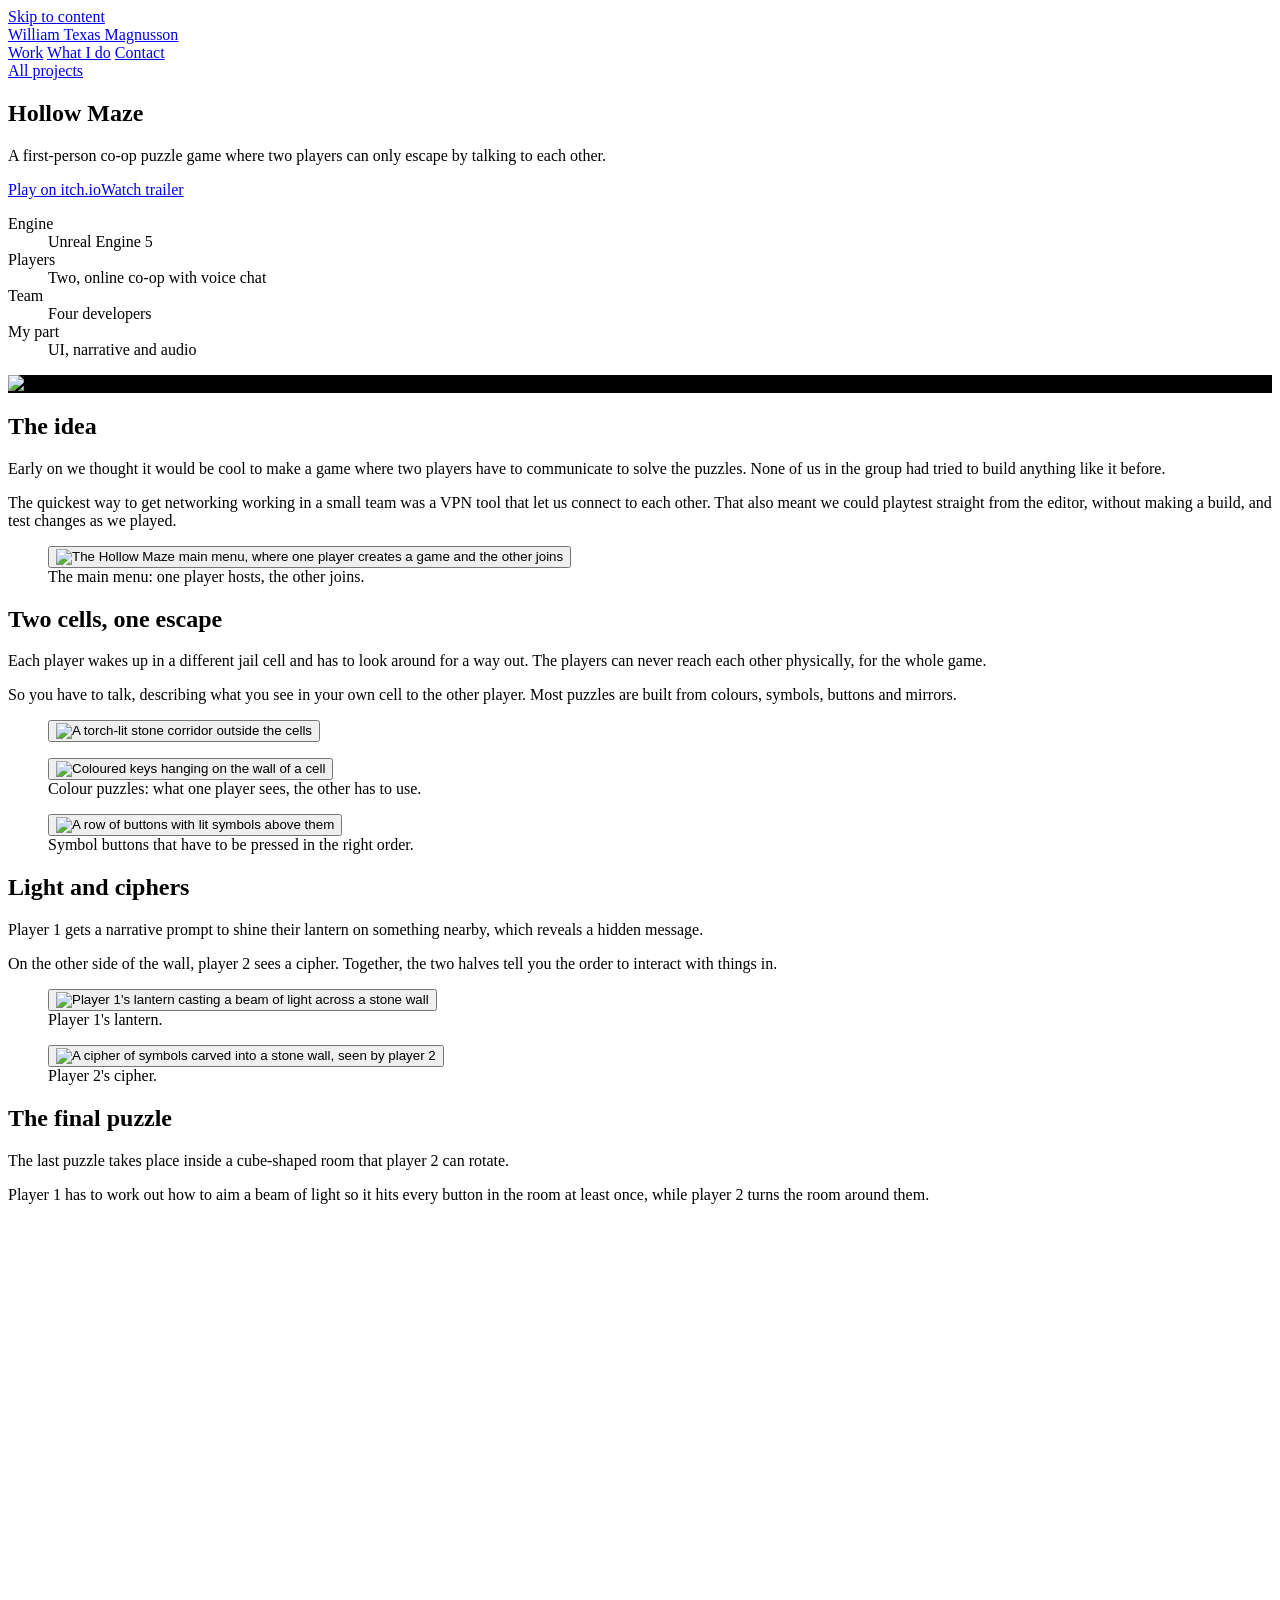
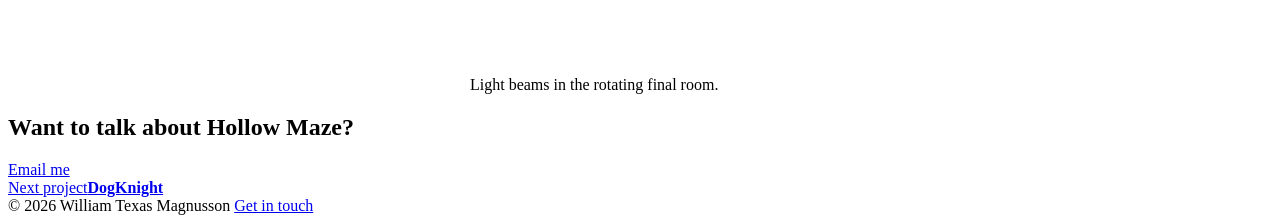
==== hollow-maze/index.html @ 8564411c "Add portfolio site and project case studies Create a responsive portfolio landing page with project " ====
<!doctype html>
<html lang="en">
<head>
  <meta charset="utf-8">
  <meta name="viewport" content="width=device-width, initial-scale=1">
  <title>Hollow Maze | William Texas Magnusson</title>
  <meta name="description" content="Hollow Maze is a two-player co-op puzzle game made in Unreal Engine 5. Players in separate cells use light, mirrors, symbols and a rotating room to escape together.">
  <meta property="og:title" content="Hollow Maze by William Texas Magnusson">
  <meta property="og:description" content="Hollow Maze is a two-player co-op puzzle game made in Unreal Engine 5. Players in separate cells use light, mirrors, symbols and a rotating room to escape together.">
  <meta property="og:image" content="https://magnusson132.github.io/Portfolio/media/hm-lantern.webp">
  <meta name="theme-color" content="#172033">
  <link rel="icon" href="../favicon.svg" type="image/svg+xml">
  <link rel="preload" href="../assets/fonts/familjen-grotesk.woff2" as="font" type="font/woff2" crossorigin>
  <link rel="stylesheet" href="../assets/style.css">
</head>
<body>
  <a class="skip" href="#main">Skip to content</a>
  <header class="site-header solid">
    <div class="wrap">
      <a class="brand" href="../">William Texas Magnusson</a>
      <nav class="nav" aria-label="Main">
        <a href="../#work">Work</a>
        <a class="opt" href="../#craft">What I do</a>
        <a href="../#contact">Contact</a>
      </nav>
    </div>
  </header>
  <main id="main">

    <section class="case-hero">
      <div class="wrap">
        <a class="back" href="../#work">All projects</a>
        <div class="case-top">
          <div>
            <h1>Hollow Maze</h1>
            <p class="pitch">A first-person co-op puzzle game where two players can only escape by talking to each other.</p>
            <div class="actions"><a class="btn" href="https://valenvier.itch.io/hollow-maze" target="_blank" rel="noopener">Play on itch.io</a><a class="btn ghost" href="https://djfzrdleuoixdskuxmbb.supabase.co/storage/v1/object/public/portfolio-media/games/hollow-maze/clip_hollow.mp4" target="_blank" rel="noopener">Watch trailer</a></div>
          </div>
          <dl class="facts"><dt>Engine</dt><dd>Unreal Engine 5</dd><dt>Players</dt><dd>Two, online co-op with voice chat</dd><dt>Team</dt><dd>Four developers</dd><dt>My part</dt><dd>UI, narrative and audio</dd></dl>
        </div>
      </div>
    </section>
    <div class="wrap"><div class="case-cover"><div style="background:#000"><img src="../media/hm-logo.webp" alt="Hollow Maze: a cooperative escape, title art" width="1000" height="937" style="max-height:72vh;width:auto;margin:auto"></div></div></div>
    <section class="case-body">
      <div class="wrap">
        <div class="block"><div class="block-text"><h2>The idea</h2><p>Early on we thought it would be cool to make a game where two players have to communicate to solve the puzzles. None of us in the group had tried to build anything like it before.</p><p>The quickest way to get networking working in a small team was a VPN tool that let us connect to each other. That also meant we could playtest straight from the editor, without making a build, and test changes as we played.</p></div><div><figure><button class="zoom" type="button" aria-label="Enlarge: The Hollow Maze main menu, where one player creates a game and the other joins"><span class="shot"><img src="../media/hm-menu.webp" alt="The Hollow Maze main menu, where one player creates a game and the other joins" width="1600" height="646" loading="lazy"></span></button><figcaption>The main menu: one player hosts, the other joins.</figcaption></figure></div></div><div class="block flip"><div class="block-text"><h2>Two cells, one escape</h2><p>Each player wakes up in a different jail cell and has to look around for a way out. The players can never reach each other physically, for the whole game.</p><p>So you have to talk, describing what you see in your own cell to the other player. Most puzzles are built from colours, symbols, buttons and mirrors.</p></div><div><figure><button class="zoom" type="button" aria-label="Enlarge: A torch-lit stone corridor outside the cells"><span class="shot"><img src="../media/hm-cell.webp" alt="A torch-lit stone corridor outside the cells" width="1600" height="834" loading="lazy"></span></button></figure></div></div><div class="pair"><figure><button class="zoom" type="button" aria-label="Enlarge: Coloured keys hanging on the wall of a cell"><span class="shot"><img src="../media/hm-keys.webp" alt="Coloured keys hanging on the wall of a cell" width="1600" height="829" loading="lazy"></span></button><figcaption>Colour puzzles: what one player sees, the other has to use.</figcaption></figure><figure><button class="zoom" type="button" aria-label="Enlarge: A row of buttons with lit symbols above them"><span class="shot"><img src="../media/hm-buttons.webp" alt="A row of buttons with lit symbols above them" width="1600" height="832" loading="lazy"></span></button><figcaption>Symbol buttons that have to be pressed in the right order.</figcaption></figure></div><div class="block solo"><div class="block-text"><h2>Light and ciphers</h2><p>Player 1 gets a narrative prompt to shine their lantern on something nearby, which reveals a hidden message.</p><p>On the other side of the wall, player 2 sees a cipher. Together, the two halves tell you the order to interact with things in.</p></div></div><div class="pair"><figure><button class="zoom" type="button" aria-label="Enlarge: Player 1&#x27;s lantern casting a beam of light across a stone wall"><span class="shot"><img src="../media/hm-lantern.webp" alt="Player 1&#x27;s lantern casting a beam of light across a stone wall" width="1337" height="934" loading="lazy"></span></button><figcaption>Player 1's lantern.</figcaption></figure><figure><button class="zoom" type="button" aria-label="Enlarge: A cipher of symbols carved into a stone wall, seen by player 2"><span class="shot"><img src="../media/hm-cipher.webp" alt="A cipher of symbols carved into a stone wall, seen by player 2" width="1344" height="932" loading="lazy"></span></button><figcaption>Player 2's cipher.</figcaption></figure></div><div class="block"><div class="block-text"><h2>The final puzzle</h2><p>The last puzzle takes place inside a cube-shaped room that player 2 can rotate.</p><p>Player 1 has to work out how to aim a beam of light so it hits every button in the room at least once, while player 2 turns the room around them.</p></div><div><div style="max-width:420px;margin-inline:auto"><figure><div class="shot"><video data-loop muted loop playsinline preload="none" poster="../media/hm-loop-poster.webp" width="400" height="452" aria-label="Hollow Maze gameplay with light beams and rings in the final room"><source src="../media/hm-loop.mp4" type="video/mp4"></video></div><figcaption>Light beams in the rotating final room.</figcaption></figure></div></div></div>
        <div class="case-cta">
          <h2>Want to talk about Hollow Maze?</h2>
          <a class="btn" href="mailto:texas.magnusson@gmail.com?subject=Hollow%20Maze">Email me</a>
        </div>
      </div>
    </section>
    <div class="wrap"><a class="next" href="../dogknight/"><span>Next project</span><strong>DogKnight</strong></a></div>
  </main>
  <footer class="site-footer">
    <div class="wrap">
      <span>© <span id="year">2026</span> William Texas Magnusson</span>
      <a href="../#contact">Get in touch</a>
    </div>
  </footer>
  <script src="../assets/main.js" defer></script>
</body>
</html>
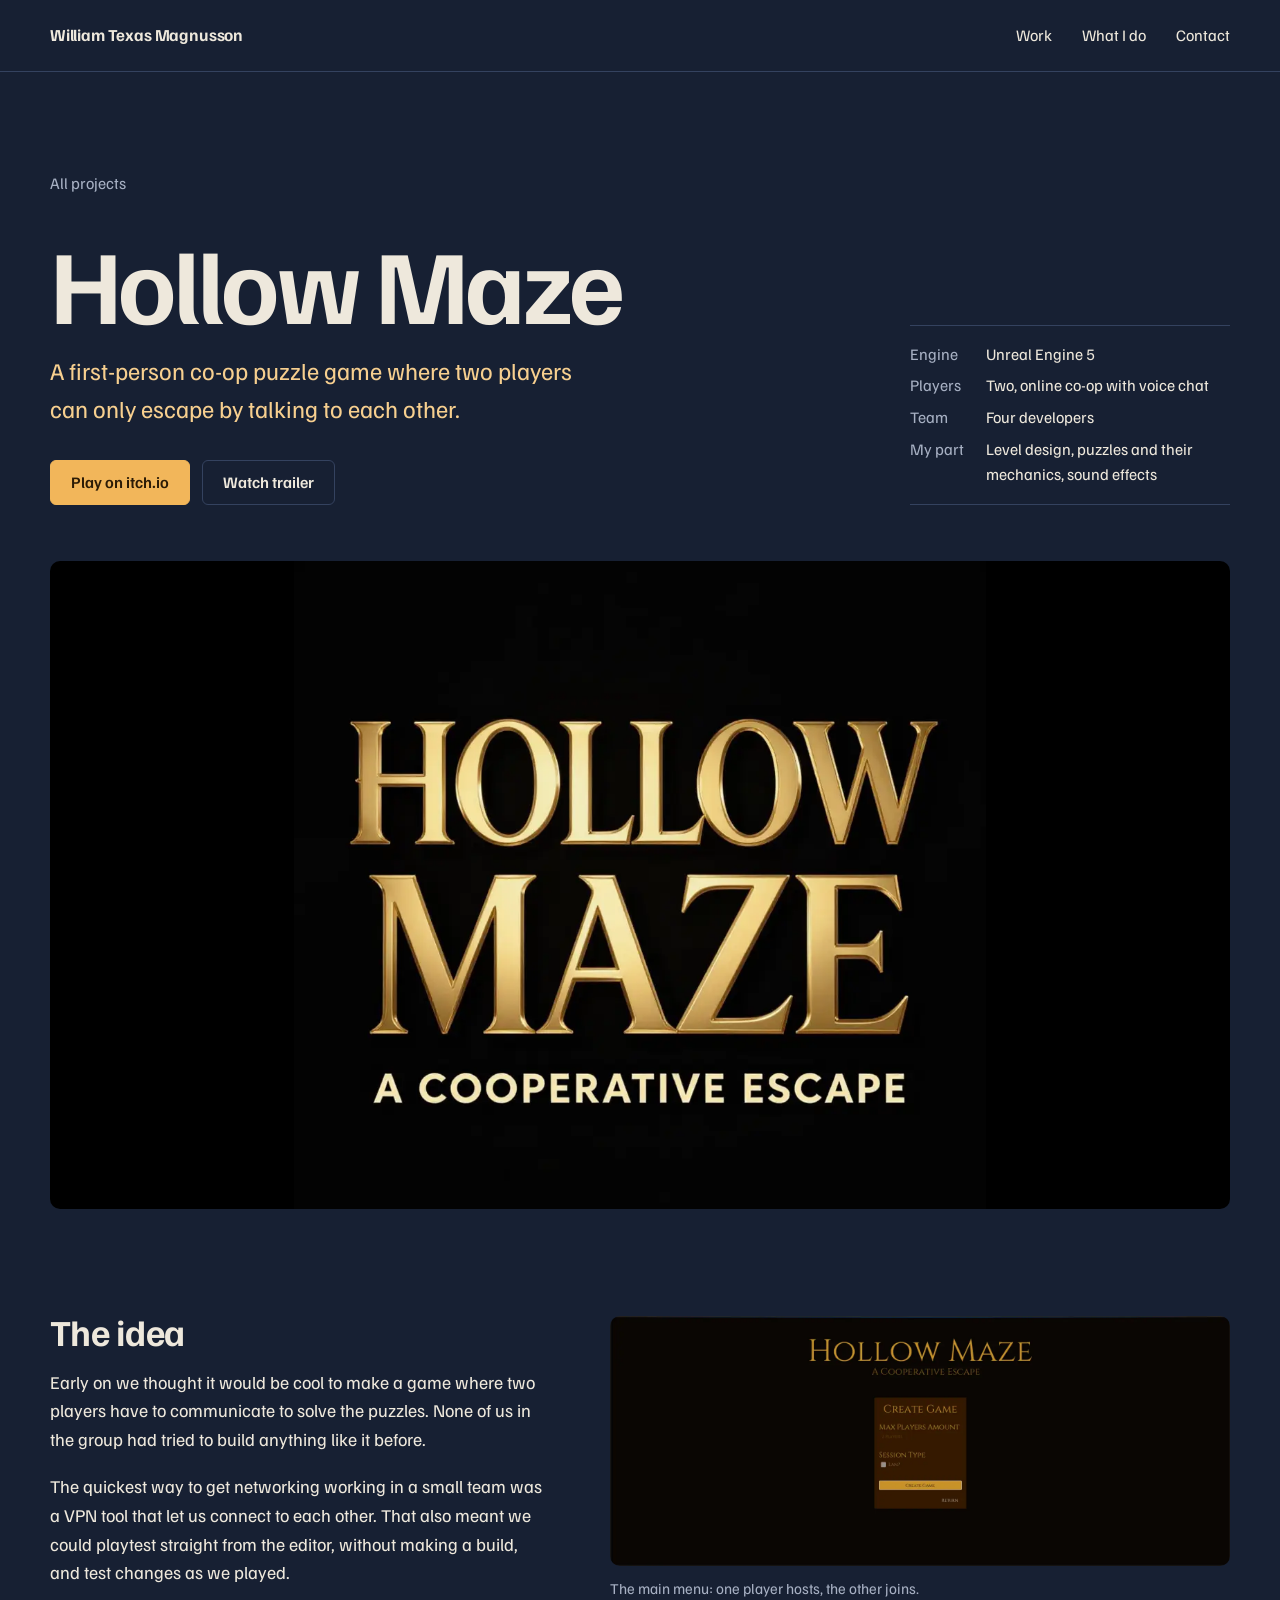
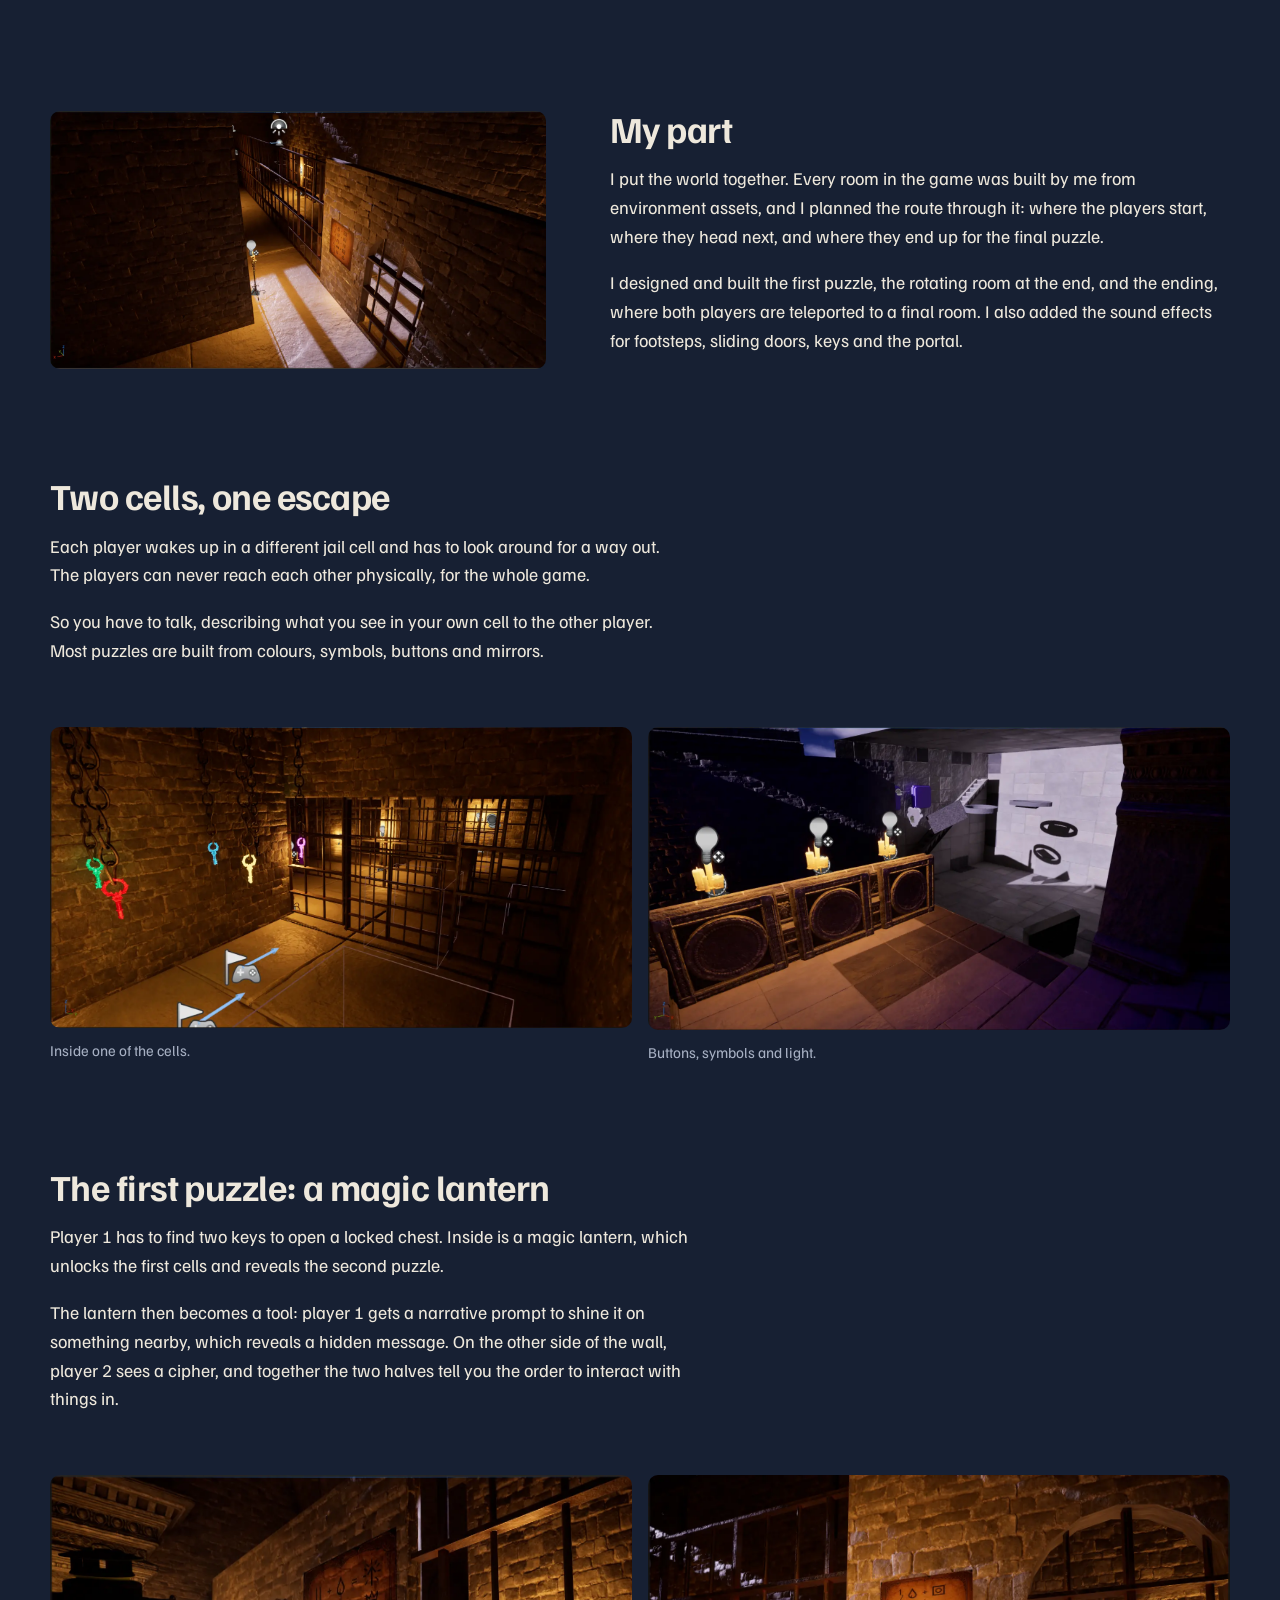
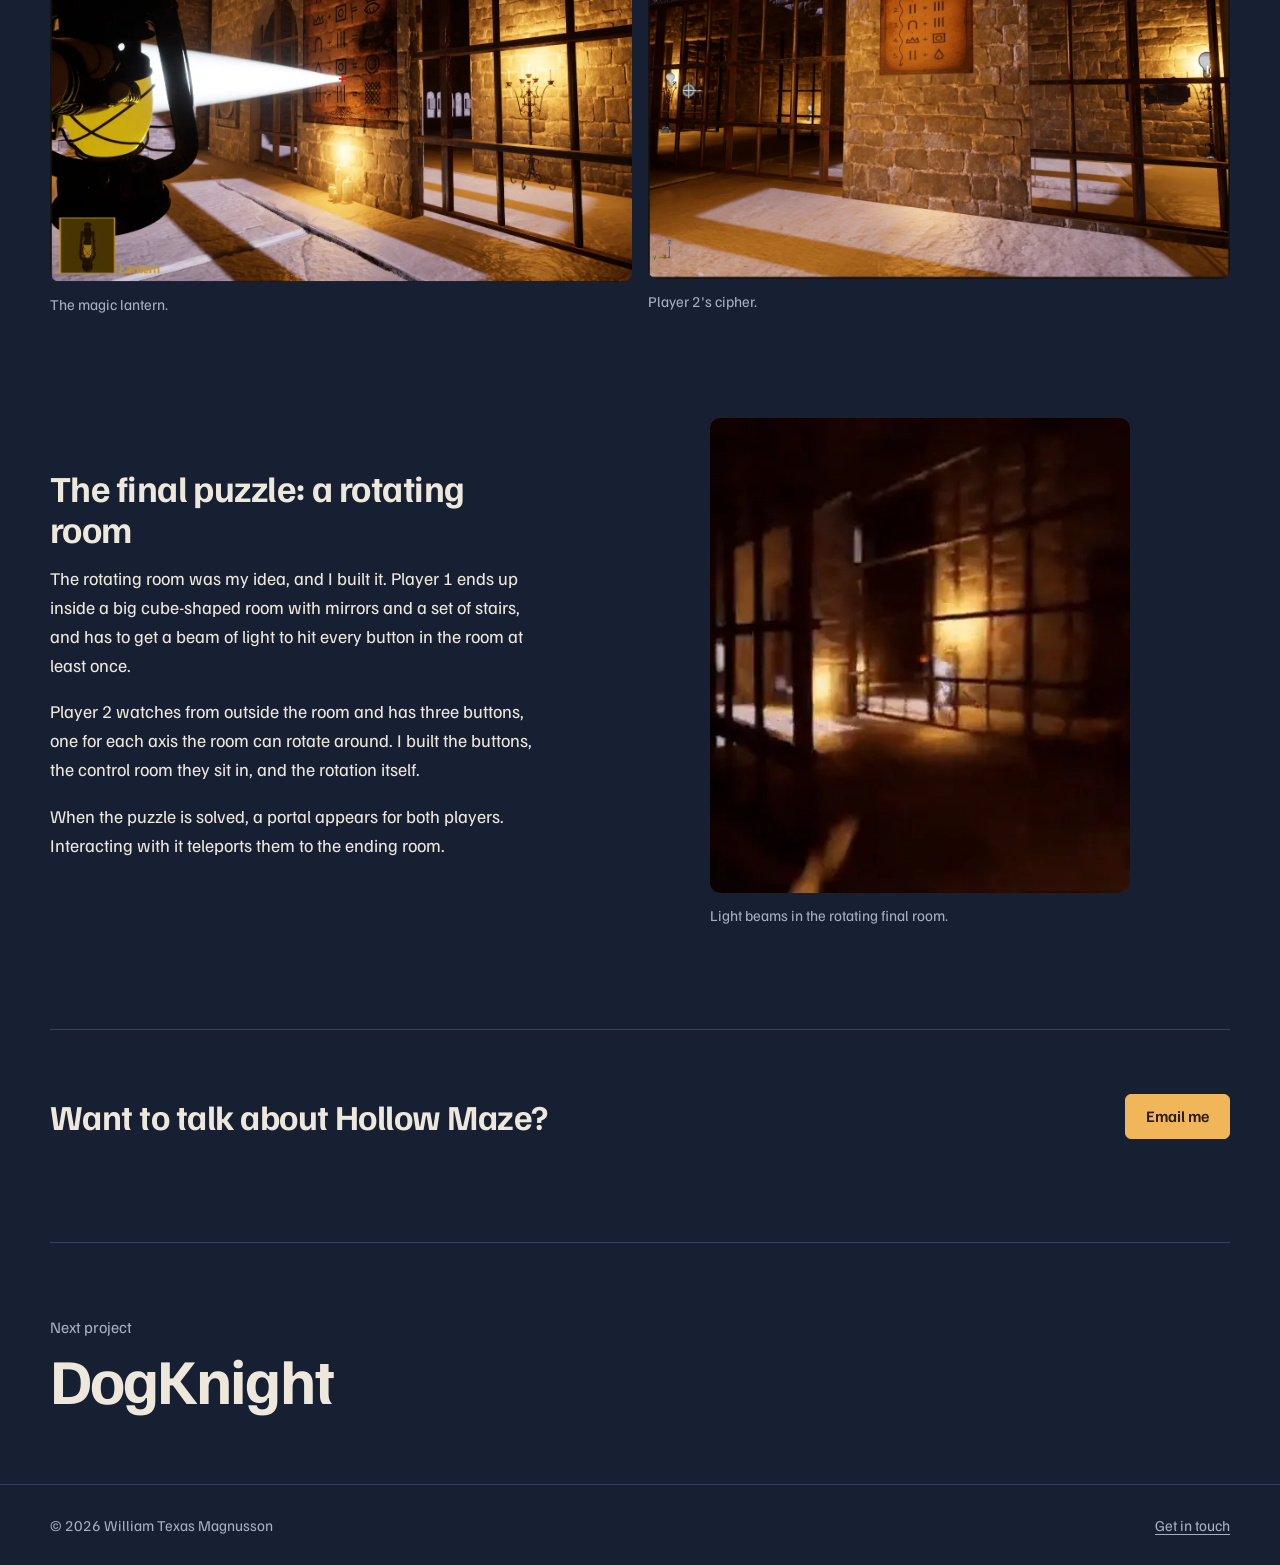
==== commit 0e866d64: "updated index and hollow maze index" ====
--- a/hollow-maze/index.html
+++ b/hollow-maze/index.html
@@ -4,9 +4,9 @@
   <meta charset="utf-8">
   <meta name="viewport" content="width=device-width, initial-scale=1">
   <title>Hollow Maze | William Texas Magnusson</title>
-  <meta name="description" content="Hollow Maze is a two-player co-op puzzle game made in Unreal Engine 5. Players in separate cells use light, mirrors, symbols and a rotating room to escape together.">
+  <meta name="description" content="Hollow Maze is a two-player co-op puzzle game made in Unreal Engine 5. William built its levels, the magic lantern puzzle and the rotating room finale.">
   <meta property="og:title" content="Hollow Maze by William Texas Magnusson">
-  <meta property="og:description" content="Hollow Maze is a two-player co-op puzzle game made in Unreal Engine 5. Players in separate cells use light, mirrors, symbols and a rotating room to escape together.">
+  <meta property="og:description" content="Hollow Maze is a two-player co-op puzzle game made in Unreal Engine 5. William built its levels, the magic lantern puzzle and the rotating room finale.">
   <meta property="og:image" content="https://magnusson132.github.io/Portfolio/media/hm-lantern.webp">
   <meta name="theme-color" content="#172033">
   <link rel="icon" href="../favicon.svg" type="image/svg+xml">
@@ -36,14 +36,14 @@
             <p class="pitch">A first-person co-op puzzle game where two players can only escape by talking to each other.</p>
             <div class="actions"><a class="btn" href="https://valenvier.itch.io/hollow-maze" target="_blank" rel="noopener">Play on itch.io</a><a class="btn ghost" href="https://djfzrdleuoixdskuxmbb.supabase.co/storage/v1/object/public/portfolio-media/games/hollow-maze/clip_hollow.mp4" target="_blank" rel="noopener">Watch trailer</a></div>
           </div>
-          <dl class="facts"><dt>Engine</dt><dd>Unreal Engine 5</dd><dt>Players</dt><dd>Two, online co-op with voice chat</dd><dt>Team</dt><dd>Four developers</dd><dt>My part</dt><dd>UI, narrative and audio</dd></dl>
+          <dl class="facts"><dt>Engine</dt><dd>Unreal Engine 5</dd><dt>Players</dt><dd>Two, online co-op with voice chat</dd><dt>Team</dt><dd>Four developers</dd><dt>My part</dt><dd>Level design, puzzles and their mechanics, sound effects</dd></dl>
         </div>
       </div>
     </section>
     <div class="wrap"><div class="case-cover"><div style="background:#000"><img src="../media/hm-logo.webp" alt="Hollow Maze: a cooperative escape, title art" width="1000" height="937" style="max-height:72vh;width:auto;margin:auto"></div></div></div>
     <section class="case-body">
       <div class="wrap">
-        <div class="block"><div class="block-text"><h2>The idea</h2><p>Early on we thought it would be cool to make a game where two players have to communicate to solve the puzzles. None of us in the group had tried to build anything like it before.</p><p>The quickest way to get networking working in a small team was a VPN tool that let us connect to each other. That also meant we could playtest straight from the editor, without making a build, and test changes as we played.</p></div><div><figure><button class="zoom" type="button" aria-label="Enlarge: The Hollow Maze main menu, where one player creates a game and the other joins"><span class="shot"><img src="../media/hm-menu.webp" alt="The Hollow Maze main menu, where one player creates a game and the other joins" width="1600" height="646" loading="lazy"></span></button><figcaption>The main menu: one player hosts, the other joins.</figcaption></figure></div></div><div class="block flip"><div class="block-text"><h2>Two cells, one escape</h2><p>Each player wakes up in a different jail cell and has to look around for a way out. The players can never reach each other physically, for the whole game.</p><p>So you have to talk, describing what you see in your own cell to the other player. Most puzzles are built from colours, symbols, buttons and mirrors.</p></div><div><figure><button class="zoom" type="button" aria-label="Enlarge: A torch-lit stone corridor outside the cells"><span class="shot"><img src="../media/hm-cell.webp" alt="A torch-lit stone corridor outside the cells" width="1600" height="834" loading="lazy"></span></button></figure></div></div><div class="pair"><figure><button class="zoom" type="button" aria-label="Enlarge: Coloured keys hanging on the wall of a cell"><span class="shot"><img src="../media/hm-keys.webp" alt="Coloured keys hanging on the wall of a cell" width="1600" height="829" loading="lazy"></span></button><figcaption>Colour puzzles: what one player sees, the other has to use.</figcaption></figure><figure><button class="zoom" type="button" aria-label="Enlarge: A row of buttons with lit symbols above them"><span class="shot"><img src="../media/hm-buttons.webp" alt="A row of buttons with lit symbols above them" width="1600" height="832" loading="lazy"></span></button><figcaption>Symbol buttons that have to be pressed in the right order.</figcaption></figure></div><div class="block solo"><div class="block-text"><h2>Light and ciphers</h2><p>Player 1 gets a narrative prompt to shine their lantern on something nearby, which reveals a hidden message.</p><p>On the other side of the wall, player 2 sees a cipher. Together, the two halves tell you the order to interact with things in.</p></div></div><div class="pair"><figure><button class="zoom" type="button" aria-label="Enlarge: Player 1&#x27;s lantern casting a beam of light across a stone wall"><span class="shot"><img src="../media/hm-lantern.webp" alt="Player 1&#x27;s lantern casting a beam of light across a stone wall" width="1337" height="934" loading="lazy"></span></button><figcaption>Player 1's lantern.</figcaption></figure><figure><button class="zoom" type="button" aria-label="Enlarge: A cipher of symbols carved into a stone wall, seen by player 2"><span class="shot"><img src="../media/hm-cipher.webp" alt="A cipher of symbols carved into a stone wall, seen by player 2" width="1344" height="932" loading="lazy"></span></button><figcaption>Player 2's cipher.</figcaption></figure></div><div class="block"><div class="block-text"><h2>The final puzzle</h2><p>The last puzzle takes place inside a cube-shaped room that player 2 can rotate.</p><p>Player 1 has to work out how to aim a beam of light so it hits every button in the room at least once, while player 2 turns the room around them.</p></div><div><div style="max-width:420px;margin-inline:auto"><figure><div class="shot"><video data-loop muted loop playsinline preload="none" poster="../media/hm-loop-poster.webp" width="400" height="452" aria-label="Hollow Maze gameplay with light beams and rings in the final room"><source src="../media/hm-loop.mp4" type="video/mp4"></video></div><figcaption>Light beams in the rotating final room.</figcaption></figure></div></div></div>
+        <div class="block"><div class="block-text"><h2>The idea</h2><p>Early on we thought it would be cool to make a game where two players have to communicate to solve the puzzles. None of us in the group had tried to build anything like it before.</p><p>The quickest way to get networking working in a small team was a VPN tool that let us connect to each other. That also meant we could playtest straight from the editor, without making a build, and test changes as we played.</p></div><div><figure><button class="zoom" type="button" aria-label="Enlarge: The Hollow Maze main menu, where one player creates a game and the other joins"><span class="shot"><img src="../media/hm-menu.webp" alt="The Hollow Maze main menu, where one player creates a game and the other joins" width="1600" height="646" loading="lazy"></span></button><figcaption>The main menu: one player hosts, the other joins.</figcaption></figure></div></div><div class="block flip"><div class="block-text"><h2>My part</h2><p>I put the world together. Every room in the game was built by me from environment assets, and I planned the route through it: where the players start, where they head next, and where they end up for the final puzzle.</p><p>I designed and built the first puzzle, the rotating room at the end, and the ending, where both players are teleported to a final room. I also added the sound effects for footsteps, sliding doors, keys and the portal.</p></div><div><figure><button class="zoom" type="button" aria-label="Enlarge: A torch-lit stone corridor outside the cells"><span class="shot"><img src="../media/hm-cell.webp" alt="A torch-lit stone corridor outside the cells" width="1600" height="834" loading="lazy"></span></button></figure></div></div><div class="block solo"><div class="block-text"><h2>Two cells, one escape</h2><p>Each player wakes up in a different jail cell and has to look around for a way out. The players can never reach each other physically, for the whole game.</p><p>So you have to talk, describing what you see in your own cell to the other player. Most puzzles are built from colours, symbols, buttons and mirrors.</p></div></div><div class="pair"><figure><button class="zoom" type="button" aria-label="Enlarge: Keys hanging on the wall of a cell"><span class="shot"><img src="../media/hm-keys.webp" alt="Keys hanging on the wall of a cell" width="1600" height="829" loading="lazy"></span></button><figcaption>Inside one of the cells.</figcaption></figure><figure><button class="zoom" type="button" aria-label="Enlarge: A row of buttons with lit symbols above them"><span class="shot"><img src="../media/hm-buttons.webp" alt="A row of buttons with lit symbols above them" width="1600" height="832" loading="lazy"></span></button><figcaption>Buttons, symbols and light.</figcaption></figure></div><div class="block solo"><div class="block-text"><h2>The first puzzle: a magic lantern</h2><p>Player 1 has to find two keys to open a locked chest. Inside is a magic lantern, which unlocks the first cells and reveals the second puzzle.</p><p>The lantern then becomes a tool: player 1 gets a narrative prompt to shine it on something nearby, which reveals a hidden message. On the other side of the wall, player 2 sees a cipher, and together the two halves tell you the order to interact with things in.</p></div></div><div class="pair"><figure><button class="zoom" type="button" aria-label="Enlarge: Player 1&#x27;s lantern casting a beam of light across a stone wall"><span class="shot"><img src="../media/hm-lantern.webp" alt="Player 1&#x27;s lantern casting a beam of light across a stone wall" width="1337" height="934" loading="lazy"></span></button><figcaption>The magic lantern.</figcaption></figure><figure><button class="zoom" type="button" aria-label="Enlarge: A cipher of symbols carved into a stone wall, seen by player 2"><span class="shot"><img src="../media/hm-cipher.webp" alt="A cipher of symbols carved into a stone wall, seen by player 2" width="1344" height="932" loading="lazy"></span></button><figcaption>Player 2's cipher.</figcaption></figure></div><div class="block"><div class="block-text"><h2>The final puzzle: a rotating room</h2><p>The rotating room was my idea, and I built it. Player 1 ends up inside a big cube-shaped room with mirrors and a set of stairs, and has to get a beam of light to hit every button in the room at least once.</p><p>Player 2 watches from outside the room and has three buttons, one for each axis the room can rotate around. I built the buttons, the control room they sit in, and the rotation itself.</p><p>When the puzzle is solved, a portal appears for both players. Interacting with it teleports them to the ending room.</p></div><div><div style="max-width:420px;margin-inline:auto"><figure><div class="shot"><video data-loop muted loop playsinline preload="none" poster="../media/hm-loop-poster.webp" width="400" height="452" aria-label="Hollow Maze gameplay with light beams and rings in the final room"><source src="../media/hm-loop.mp4" type="video/mp4"></video></div><figcaption>Light beams in the rotating final room.</figcaption></figure></div></div></div>
         <div class="case-cta">
           <h2>Want to talk about Hollow Maze?</h2>
           <a class="btn" href="mailto:texas.magnusson@gmail.com?subject=Hollow%20Maze">Email me</a>
--- a/assets/style.css
+++ b/assets/style.css
@@ -0,0 +1,320 @@
+/* William Texas Magnusson — portfolio
+   Palette pulled from Hollow Maze: lantern light on dusk-blue stone. */
+
+@font-face {
+  font-family: "Familjen Grotesk";
+  src: url("fonts/familjen-grotesk.woff2") format("woff2");
+  font-weight: 400 700;
+  font-style: normal;
+  font-display: swap;
+}
+
+:root {
+  --night: #172033;      /* page background, dusk-blue stone */
+  --stone: #202b42;      /* raised surfaces */
+  --stone-2: #2a3752;    /* hover / borders on surfaces */
+  --line: #34425f;       /* hairlines */
+  --text: #eee8dc;       /* warm paper white */
+  --muted: #a7b0c3;      /* secondary text */
+  --lantern: #f2b65a;    /* the one accent: lantern light */
+  --lantern-soft: #f7cf8f;
+  --on-lantern: #2b1b06; /* text on lantern buttons */
+
+  --font: "Familjen Grotesk", system-ui, -apple-system, "Segoe UI", sans-serif;
+  --wrap: 1180px;
+  --gutter: clamp(16px, 4vw, 40px);
+  --radius-s: 6px;
+  --radius-m: 10px;
+
+  color-scheme: dark;
+}
+
+*,
+*::before,
+*::after { box-sizing: border-box; }
+
+html { -webkit-text-size-adjust: 100%; scroll-behavior: smooth; }
+@media (prefers-reduced-motion: reduce) { html { scroll-behavior: auto; } }
+
+body {
+  margin: 0;
+  background: var(--night);
+  color: var(--text);
+  font-family: var(--font);
+  font-size: 1.125rem;
+  line-height: 1.6;
+  text-rendering: optimizeLegibility;
+  -webkit-font-smoothing: antialiased;
+}
+
+img, video { display: block; max-width: 100%; height: auto; }
+
+a { color: var(--lantern); text-underline-offset: 0.2em; text-decoration-thickness: 1px; }
+a:hover { color: var(--lantern-soft); }
+
+:focus-visible {
+  outline: 2px solid var(--lantern);
+  outline-offset: 3px;
+  border-radius: 2px;
+}
+
+h1, h2, h3 { line-height: 1.1; margin: 0; font-weight: 700; letter-spacing: -0.015em; }
+h2 { font-size: clamp(2rem, 4.2vw, 3.1rem); }
+h3 { font-size: clamp(1.5rem, 2.6vw, 2rem); }
+p { margin: 0 0 1em; max-width: 64ch; }
+
+.wrap { width: min(100% - 2 * var(--gutter), var(--wrap)); margin-inline: auto; }
+
+.skip {
+  position: absolute; left: 12px; top: -60px; z-index: 50;
+  background: var(--lantern); color: var(--on-lantern);
+  padding: 8px 14px; border-radius: var(--radius-s); font-weight: 700; text-decoration: none;
+}
+.skip:focus { top: 12px; }
+
+/* ---------- Header ---------- */
+.site-header {
+  position: absolute; inset: 0 0 auto 0; z-index: 10;
+  padding-block: 22px;
+}
+.site-header.solid { position: static; border-bottom: 1px solid var(--line); }
+.site-header .wrap { display: flex; align-items: center; justify-content: space-between; gap: 24px; }
+.brand { color: var(--text); text-decoration: none; font-weight: 700; font-size: 1.05rem; letter-spacing: -0.01em; }
+.brand:hover { color: var(--lantern); }
+.nav { display: flex; gap: clamp(14px, 3vw, 30px); }
+.nav a { color: var(--text); text-decoration: none; font-size: 1rem; }
+.nav a:hover { color: var(--lantern); }
+
+/* ---------- Buttons ---------- */
+.btn {
+  display: inline-flex; align-items: center; gap: 10px;
+  padding: 12px 20px; border-radius: var(--radius-s);
+  font: inherit; font-size: 1rem; font-weight: 600; line-height: 1.2;
+  text-decoration: none; cursor: pointer;
+  border: 1px solid var(--lantern);
+  background: var(--lantern); color: var(--on-lantern);
+  transition: background-color .15s ease, color .15s ease;
+}
+.btn:hover { background: var(--lantern-soft); color: var(--on-lantern); }
+.btn.ghost { background: transparent; color: var(--text); border-color: var(--line); }
+.btn.ghost:hover { border-color: var(--lantern); color: var(--lantern); background: transparent; }
+.btn svg { width: 18px; height: 18px; flex: none; }
+.actions { display: flex; flex-wrap: wrap; gap: 12px; }
+
+/* ---------- Hero: the lantern ---------- */
+.hero {
+  position: relative; isolation: isolate; overflow: hidden;
+  min-height: max(640px, 100svh);
+  display: flex; align-items: flex-end;
+  padding-block: 120px clamp(48px, 9vh, 96px);
+  --x: 72%; --y: 46%; --r: clamp(170px, 22vw, 300px);
+  touch-action: pan-y;
+}
+.hero-scene { position: absolute; inset: 0; z-index: -2; }
+.hero-scene img { position: absolute; inset: 0; width: 100%; height: 100%; object-fit: cover; object-position: 70% 50%; }
+.hero-scene .dark { filter: brightness(.16) saturate(.5) hue-rotate(185deg); }
+.hero-scene .lit {
+  -webkit-mask-image: radial-gradient(circle var(--r) at var(--x) var(--y), #000 0%, rgba(0,0,0,.85) 35%, transparent 100%);
+          mask-image: radial-gradient(circle var(--r) at var(--x) var(--y), #000 0%, rgba(0,0,0,.85) 35%, transparent 100%);
+}
+.hero::before {
+  /* warm spill of light around the beam */
+  content: ""; position: absolute; inset: 0; z-index: -1; pointer-events: none;
+  background: radial-gradient(circle calc(var(--r) * 1.8) at var(--x) var(--y), rgba(242,182,90,.16), transparent 70%);
+  mix-blend-mode: screen;
+}
+.hero::after {
+  /* keeps the text side readable */
+  content: ""; position: absolute; inset: 0; z-index: -1; pointer-events: none;
+  background:
+    linear-gradient(90deg, rgba(23,32,51,.92) 0%, rgba(23,32,51,.55) 45%, rgba(23,32,51,0) 70%),
+    linear-gradient(0deg, var(--night) 0%, rgba(23,32,51,.6) 18%, rgba(23,32,51,0) 42%);
+}
+.hero-copy { max-width: 720px; }
+.hero h1 {
+  font-size: clamp(3.4rem, 10vw, 7.6rem);
+  line-height: .92; letter-spacing: -0.035em;
+  margin-bottom: 28px;
+  text-wrap: balance;
+}
+.hero .lede { font-size: clamp(1.1rem, 1.7vw, 1.3rem); color: var(--text); max-width: 46ch; margin-bottom: 32px; }
+.hero .status { display: inline-flex; align-items: center; gap: 10px; color: var(--muted); font-size: 1rem; margin-bottom: 22px; }
+.hero .status::before {
+  content: ""; width: 9px; height: 9px; border-radius: 50%; background: var(--lantern);
+  box-shadow: 0 0 0 4px rgba(242,182,90,.18);
+}
+.hero-hint {
+  position: absolute; right: var(--gutter); bottom: 26px; margin: 0;
+  font-size: .875rem; color: var(--muted); max-width: 30ch; text-align: right;
+}
+@media (max-width: 760px) {
+  .hero { align-items: flex-end; --x: 60%; --y: 30%; }
+  .hero::after {
+    background: linear-gradient(0deg, var(--night) 8%, rgba(23,32,51,.86) 48%, rgba(23,32,51,.15) 100%);
+  }
+  .hero-hint { position: static; text-align: left; margin-top: 28px; }
+}
+
+/* ---------- Sections ---------- */
+.section { padding-block: clamp(72px, 11vw, 140px); }
+.section-head { margin-bottom: clamp(36px, 5vw, 64px); max-width: 720px; }
+.section-head p { color: var(--muted); margin-top: 16px; }
+
+/* Featured projects */
+.feature {
+  display: grid; gap: clamp(24px, 4vw, 56px);
+  grid-template-columns: minmax(0, 1.15fr) minmax(0, 1fr);
+  align-items: center;
+  padding-block: clamp(36px, 5vw, 64px);
+  border-top: 1px solid var(--line);
+}
+.feature:last-child { border-bottom: 1px solid var(--line); }
+.feature.flip .feature-media { order: 2; }
+.feature-media {
+  position: relative; border-radius: var(--radius-m); overflow: hidden;
+  background: var(--stone); aspect-ratio: 16 / 10;
+}
+.feature-media video, .feature-media img { width: 100%; height: 100%; object-fit: cover; }
+.feature-media.duo { display: grid; grid-template-columns: 1fr 1.25fr; gap: 6px; background: transparent; }
+.feature-media.duo > * { border-radius: var(--radius-m); overflow: hidden; background: var(--stone); }
+.feature-media.duo video, .feature-media.duo img { height: 100%; }
+.feature h3 { font-size: clamp(2rem, 4vw, 3rem); letter-spacing: -0.025em; margin-bottom: 10px; }
+.feature .pitch { color: var(--lantern-soft); font-size: 1.15rem; margin-bottom: 22px; }
+.feature p { color: var(--text); }
+
+.facts {
+  display: grid; grid-template-columns: auto 1fr; gap: 6px 22px;
+  margin: 0 0 24px; padding: 16px 0; border-block: 1px solid var(--line);
+  font-size: 1rem;
+}
+.facts dt { color: var(--muted); }
+.facts dd { margin: 0; }
+
+@media (max-width: 860px) {
+  .feature { grid-template-columns: 1fr; }
+  .feature.flip .feature-media { order: 0; }
+}
+
+/* Side projects */
+.side-grid { display: grid; gap: clamp(28px, 3vw, 40px); grid-template-columns: repeat(3, minmax(0, 1fr)); }
+.side { display: flex; flex-direction: column; gap: 16px; }
+.side .thumb { position: relative; border-radius: var(--radius-m); overflow: hidden; aspect-ratio: 16 / 10; background: var(--stone); }
+.side .thumb img, .side .thumb video { width: 100%; height: 100%; object-fit: cover; }
+.side h3 { font-size: 1.45rem; }
+.side h3 a { color: var(--text); text-decoration: none; }
+.side h3 a:hover { color: var(--lantern); }
+.side p { color: var(--muted); font-size: 1rem; margin: 0; }
+.side .more { font-size: 1rem; font-weight: 600; }
+.tag {
+  position: absolute; left: 12px; top: 12px;
+  background: rgba(23,32,51,.86); color: var(--lantern-soft);
+  font-size: .8125rem; padding: 4px 10px; border-radius: 999px; border: 1px solid var(--line);
+}
+@media (max-width: 960px) { .side-grid { grid-template-columns: repeat(2, minmax(0, 1fr)); } }
+@media (max-width: 620px) { .side-grid { grid-template-columns: 1fr; } }
+
+/* What I do */
+.craft { background: var(--stone); }
+.craft-grid { display: grid; grid-template-columns: repeat(2, minmax(0, 1fr)); gap: clamp(32px, 4vw, 56px) clamp(32px, 6vw, 88px); }
+.craft-item h3 { font-size: 1.35rem; margin-bottom: 10px; padding-top: 18px; border-top: 2px solid var(--lantern); display: inline-block; }
+.craft-item p { color: var(--muted); margin: 0; }
+.tools { margin-top: clamp(48px, 6vw, 72px); font-size: clamp(1.25rem, 2.2vw, 1.7rem); line-height: 1.4; max-width: 34ch; }
+.tools strong { color: var(--lantern-soft); font-weight: 600; }
+@media (max-width: 720px) { .craft-grid { grid-template-columns: 1fr; } }
+
+/* Contact */
+.contact-grid { display: grid; grid-template-columns: minmax(0, 340px) minmax(0, 1fr); gap: clamp(32px, 6vw, 88px); align-items: center; }
+.portrait { border-radius: var(--radius-m); overflow: hidden; aspect-ratio: 4 / 4.4; background: var(--stone); }
+.portrait img { width: 100%; height: 100%; object-fit: cover; object-position: 50% 30%; }
+.contact h2 { font-size: clamp(2.4rem, 6vw, 4.4rem); letter-spacing: -0.03em; margin-bottom: 20px; }
+.contact .lede { color: var(--muted); font-size: 1.2rem; margin-bottom: 30px; }
+.email-line { display: flex; flex-wrap: wrap; align-items: center; gap: 12px; margin-bottom: 30px; }
+.socials { display: flex; flex-wrap: wrap; gap: 10px 26px; padding: 0; margin: 0; list-style: none; }
+.socials a { color: var(--text); text-decoration: none; display: inline-flex; align-items: center; gap: 8px; font-size: 1rem; }
+.socials a:hover { color: var(--lantern); }
+.socials svg { width: 20px; height: 20px; }
+.copy-status { font-size: .9375rem; color: var(--lantern-soft); min-height: 1.4em; }
+@media (max-width: 760px) {
+  .contact-grid { grid-template-columns: 1fr; }
+  .portrait { max-width: 260px; }
+}
+
+/* Footer */
+.site-footer { border-top: 1px solid var(--line); padding-block: 28px; color: var(--muted); font-size: .9375rem; }
+.site-footer .wrap { display: flex; flex-wrap: wrap; justify-content: space-between; gap: 12px; }
+.site-footer a { color: var(--muted); }
+.site-footer a:hover { color: var(--lantern); }
+
+/* ---------- Case study pages ---------- */
+.case-hero { padding-block: clamp(48px, 8vw, 96px) clamp(32px, 5vw, 56px); }
+.back { display: inline-block; margin-bottom: 36px; font-size: 1rem; color: var(--muted); text-decoration: none; }
+.back:hover { color: var(--lantern); }
+.case-hero h1 { font-size: clamp(3rem, 9vw, 6.6rem); letter-spacing: -0.035em; line-height: .95; margin-bottom: 18px; }
+.case-hero .pitch { font-size: clamp(1.2rem, 2vw, 1.5rem); color: var(--lantern-soft); max-width: 40ch; margin-bottom: 32px; }
+.case-top { display: grid; grid-template-columns: minmax(0, 1fr) minmax(0, 320px); gap: clamp(28px, 5vw, 72px); align-items: end; }
+.case-top .facts { margin: 0; }
+@media (max-width: 820px) { .case-top { grid-template-columns: 1fr; } }
+
+.case-cover { border-radius: var(--radius-m); overflow: hidden; background: var(--stone); }
+.case-cover video, .case-cover img { width: 100%; }
+
+.case-body { padding-block: clamp(56px, 8vw, 104px); }
+.block { display: grid; grid-template-columns: minmax(0, 1fr) minmax(0, 1.25fr); gap: clamp(24px, 5vw, 64px); align-items: center; margin-bottom: clamp(56px, 8vw, 104px); }
+.block.flip .block-text { order: 2; }
+.block h2 { font-size: clamp(1.7rem, 3vw, 2.3rem); margin-bottom: 16px; }
+.block-text p { color: var(--text); }
+.block-text p.muted { color: var(--muted); }
+@media (max-width: 860px) {
+  .block { grid-template-columns: 1fr; }
+  .block.flip .block-text { order: 0; }
+}
+
+figure { margin: 0; }
+figcaption { font-size: .9375rem; color: var(--muted); margin-top: 10px; }
+.shot { border-radius: var(--radius-m); overflow: hidden; background: var(--stone); }
+.shot img, .shot video { width: 100%; }
+button.zoom { all: unset; display: block; cursor: zoom-in; border-radius: var(--radius-m); overflow: hidden; }
+button.zoom:focus-visible { outline: 2px solid var(--lantern); outline-offset: 3px; }
+
+.pair { display: grid; grid-template-columns: repeat(2, minmax(0, 1fr)); gap: 16px; margin-bottom: clamp(56px, 8vw, 104px); }
+@media (max-width: 640px) { .pair { grid-template-columns: 1fr; } }
+
+.case-cta { border-top: 1px solid var(--line); padding-top: clamp(40px, 6vw, 64px); display: flex; flex-wrap: wrap; justify-content: space-between; align-items: center; gap: 24px; }
+.case-cta h2 { font-size: clamp(1.6rem, 3vw, 2.2rem); }
+.next { display: block; text-decoration: none; color: var(--text); padding-block: clamp(40px, 6vw, 72px); border-top: 1px solid var(--line); }
+.next span { display: block; color: var(--muted); font-size: 1rem; margin-bottom: 6px; }
+.next strong { font-size: clamp(2rem, 6vw, 4rem); letter-spacing: -0.03em; line-height: 1; }
+.next:hover strong { color: var(--lantern); }
+
+/* Lightbox */
+dialog.lightbox {
+  border: 0; padding: 0; background: transparent; max-width: min(96vw, 1600px); max-height: 94vh;
+}
+dialog.lightbox::backdrop { background: rgba(10, 14, 24, .9); }
+dialog.lightbox img { max-height: 90vh; width: auto; margin: 0 auto; border-radius: var(--radius-s); }
+dialog.lightbox p { color: var(--text); text-align: center; margin: 10px auto 0; font-size: .9375rem; }
+dialog.lightbox .close {
+  position: fixed; top: 14px; right: 14px;
+  background: var(--stone); color: var(--text); border: 1px solid var(--line);
+  width: 44px; height: 44px; border-radius: 50%; font-size: 1.4rem; cursor: pointer; line-height: 1;
+}
+dialog.lightbox .close:hover { border-color: var(--lantern); color: var(--lantern); }
+
+/* Visually hidden */
+.sr-only { position: absolute; width: 1px; height: 1px; padding: 0; margin: -1px; overflow: hidden; clip: rect(0 0 0 0); white-space: nowrap; border: 0; }
+
+.block.solo { grid-template-columns: minmax(0, 720px); margin-bottom: clamp(28px, 4vw, 44px); }
+.wide { margin-bottom: clamp(56px, 8vw, 104px); }
+
+.brand, .nav a { white-space: nowrap; }
+.hint-touch { display: none; }
+@media (hover: none) {
+  .hint-mouse { display: none; }
+  .hint-touch { display: inline; }
+}
+@media (max-width: 520px) {
+  .site-header .wrap { gap: 14px; }
+  .brand { font-size: .98rem; }
+  .nav { gap: 16px; }
+  .nav .opt { display: none; }
+}
